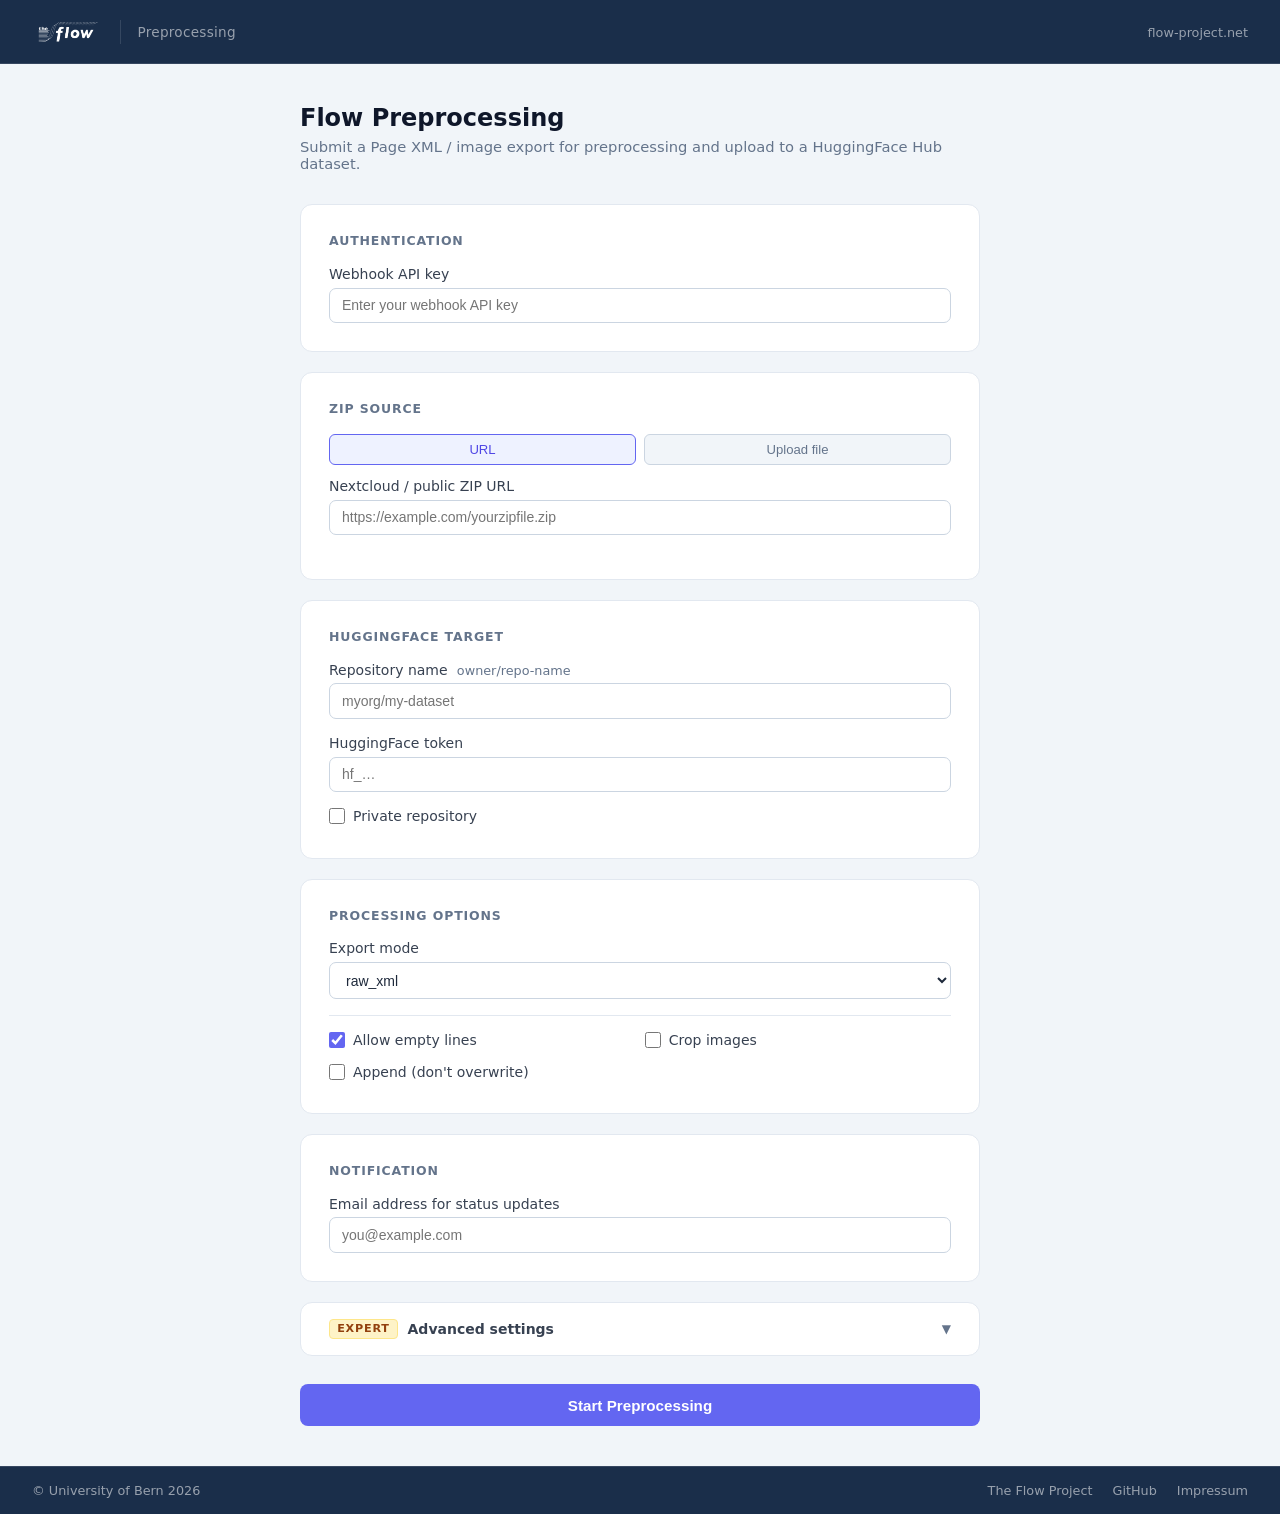
==== workflows-preprocessing/form/index.html @ 9360d3aa "new version of workflow" ====
<!DOCTYPE html>
<html lang="en">
<head>
  <meta charset="UTF-8" />
  <meta name="viewport" content="width=device-width, initial-scale=1.0" />
  <title>Flow Preprocessing</title>
  <link rel="stylesheet" href="style.css" />
  <link rel="icon" href="favicon.ico" />
</head>
<body>

  <header class="site-header">
    <a class="site-header-left" href="https://flow-project.net" target="_blank" rel="noopener">
      <img
        src="TheFlow_white.png"
        alt="The Flow"
        class="site-logo"
      />
      <div class="site-header-divider"></div>
      <span class="site-header-subtitle">Preprocessing</span>
    </a>
    <div class="site-header-right">
      <a href="https://flow-project.net" target="_blank" rel="noopener">flow-project.net</a>
    </div>
  </header>

  <main class="site-main">
    <div class="page">

      <div class="page-header">
        <h1>Flow Preprocessing</h1>
        <p>Submit a Page XML / image export for preprocessing and upload to a HuggingFace Hub dataset.</p>
      </div>

      <form id="preprocess-form">

        <!-- Authentication -->
        <div class="card">
          <div class="card-title">Authentication</div>
          <div class="field">
            <label for="api_key">Webhook API key</label>
            <input type="password" id="api_key" name="api_key" placeholder="Enter your webhook API key" autocomplete="current-password" />
          </div>
        </div>

        <!-- ZIP Source -->
        <div class="card">
          <div class="card-title">ZIP Source</div>

          <div class="toggle-row">
            <button type="button" class="toggle-btn active" id="btn-url" onclick="setZipMode('url')">URL</button>
            <button type="button" class="toggle-btn" id="btn-file" onclick="setZipMode('file')">Upload file</button>
          </div>

          <div id="zip-url-field" class="field">
            <label for="zip_url">Nextcloud / public ZIP URL</label>
            <input type="url" id="zip_url" name="zip_url" placeholder="https://example.com/yourzipfile.zip" />
          </div>

          <div id="zip-file-field" class="field" style="display:none">
            <label for="zipfile">ZIP file <span class="hint">(max 500 MB)</span></label>
            <input type="file" id="zipfile" name="zipfile" accept=".zip,application/zip" />
          </div>
        </div>

        <!-- HuggingFace -->
        <div class="card">
          <div class="card-title">HuggingFace Target</div>

          <div class="field">
            <label for="hf_repo">Repository name <span class="hint">owner/repo-name</span></label>
            <input type="text" id="hf_repo" name="huggingface_target_repo_name" placeholder="myorg/my-dataset" />
          </div>

          <div class="field">
            <label for="hf_token">HuggingFace token</label>
            <input type="password" id="hf_token" name="huggingface_token" placeholder="hf_…" />
          </div>

          <div class="field">
            <label class="checkbox-row">
              <input type="checkbox" name="huggingface_target_repo_private" id="hf_private" />
              Private repository
            </label>
          </div>
        </div>

        <!-- Processing Options -->
        <div class="card">
          <div class="card-title">Processing Options</div>

          <div class="field">
            <label for="export_mode">Export mode</label>
            <select id="export_mode" name="export_mode">
              <option value="raw_xml" selected>raw_xml</option>
              <option value="line">line</option>
              <option value="text">text</option>
            </select>
          </div>

          <div class="divider"></div>

          <div class="checkboxes-grid">
            <label class="checkbox-row">
              <input type="checkbox" name="allow_empty_lines" checked />
              Allow empty lines
            </label>
            <label class="checkbox-row">
              <input type="checkbox" name="crop" />
              Crop images
            </label>
            <label class="checkbox-row">
              <input type="checkbox" name="append" />
              Append (don't overwrite)
            </label>
          </div>
        </div>

        <!-- Notification -->
        <div class="card">
          <div class="card-title">Notification</div>
          <div class="field">
            <label for="notify_email">Email address for status updates</label>
            <input type="email" id="notify_email" name="notify_email" placeholder="you@example.com" />
          </div>
        </div>

        <!-- Expert Settings -->
        <div class="expert-card">
          <div class="expert-header" onclick="toggleExpert()">
            <div class="expert-header-left">
              <span class="expert-badge">Expert</span>
              <span class="expert-title">Advanced settings</span>
            </div>
            <span class="expert-chevron" id="expert-chevron">▼</span>
          </div>

          <div class="expert-body" id="expert-body">

            <div class="expert-section-title">Segmentation</div>

            <div class="row-2">
              <div class="field">
                <label for="segment">Segmenter</label>
                <select id="segment" name="segment">
                  <option value="yolo" selected>yolo</option>
                  <option value="kraken">kraken</option>
                  <option value="none">none</option>
                </select>
              </div>

              <div class="field">
                <label for="batch_size">Batch size</label>
                <input type="number" id="batch_size" name="batch_size" value="16" min="1" max="128" />
              </div>
            </div>

            <div class="field">
              <label for="seg_model">Segmenter model names</label>
              <input type="text" id="seg_model" name="segmenter_model_names" value="Riksarkivet/yolov9-lines-within-regions-1" />
            </div>

            <div class="row-2">
              <div class="field">
                <label for="seg_batch">Segmenter batch sizes</label>
                <input type="number" id="seg_batch" name="segmenter_batch_sizes" value="16" min="1" max="128" />
              </div>
            </div>

            <div class="field">
              <label class="checkbox-row">
                <input type="checkbox" name="load_existing_segmentation" checked />
                Load existing segmentation
              </label>
            </div>

            <div class="expert-section-title">Line filtering</div>

            <div class="row-2">
              <div class="field">
                <label for="min_width_line">Min line width <span class="hint">px</span></label>
                <input type="number" id="min_width_line" name="min_width_line" value="40" min="0" />
              </div>

              <div class="field">
                <label for="min_height_line">Min line height <span class="hint">px</span></label>
                <input type="number" id="min_height_line" name="min_height_line" value="10" min="0" />
              </div>
            </div>

            <div class="field">
              <label for="augmentation_loops">Augmentation loops</label>
              <input type="number" id="augmentation_loops" name="augmentation_loops" value="2" min="0" max="20" />
            </div>

            <div class="expert-section-title">Train / test split</div>

            <div class="row-3">
              <div class="field">
                <label for="split_train_ratio">Train ratio <span class="hint">0–1</span></label>
                <input type="number" id="split_train_ratio" name="split_train_ratio" value="0.8" min="0" max="1" step="0.05" />
              </div>

              <div class="field">
                <label for="split_seed">Seed</label>
                <input type="number" id="split_seed" name="split_seed" value="42" min="0" />
              </div>
            </div>

            <div class="field">
              <label class="checkbox-row">
                <input type="checkbox" name="split_shuffle" id="split_shuffle" checked />
                Shuffle before split
              </label>
            </div>

          </div>
        </div>

        <button type="submit" class="submit-btn" id="submit-btn">Start Preprocessing</button>

        <div class="status-box" id="status-box"></div>

      </form>
    </div>
  </main>

  <footer class="site-footer">
    <span>© University of Bern 2026</span>
    <div class="site-footer-links">
      <a href="https://flow-project.net" target="_blank" rel="noopener">The Flow Project</a>
      <a href="https://github.com/the-flow-project" target="_blank" rel="noopener">GitHub</a>
      <a href="https://flow-project.net/impressum" target="_blank" rel="noopener">Impressum</a>
    </div>
  </footer>

<script>
  // AIDEV-NOTE: webhook URL — replace with your actual n8n production webhook URL
  const WEBHOOK_URL = 'https://preprocess.flow-project.net/webhook/preprocess';

  let zipMode = 'url';

  function setZipMode(mode) {
    zipMode = mode;
    document.getElementById('zip-url-field').style.display = mode === 'url' ? '' : 'none';
    document.getElementById('zip-file-field').style.display = mode === 'file' ? '' : 'none';
    document.getElementById('btn-url').classList.toggle('active', mode === 'url');
    document.getElementById('btn-file').classList.toggle('active', mode === 'file');
  }

  function toggleExpert() {
    const body = document.getElementById('expert-body');
    const chevron = document.getElementById('expert-chevron');
    body.classList.toggle('open');
    chevron.classList.toggle('open');
  }

  function showStatus(type, message) {
    const box = document.getElementById('status-box');
    box.className = `status-box ${type}`;
    box.textContent = message;
    box.style.display = 'block';
  }

  document.getElementById('preprocess-form').addEventListener('submit', async (e) => {
    e.preventDefault();
    const btn = document.getElementById('submit-btn');
    btn.disabled = true;
    btn.textContent = 'Submitting…';
    showStatus('info', 'Sending request to preprocessing pipeline…');

    try {
      const form = e.target;
      const apiKey = document.getElementById('api_key').value.trim();
      if (!apiKey) {
        showStatus('error', 'Please enter the webhook API key.');
        btn.disabled = false;
        btn.textContent = 'Start Preprocessing';
        return;
      }

      const fd = new FormData(form);
      fd.delete('api_key');

      // Remove unused ZIP field based on mode
      if (zipMode === 'url') {
        fd.delete('zipfile');
      } else {
        fd.delete('zip_url');
      }

      // Convert checkboxes: unchecked boxes are absent from FormData, normalise to 'true'/'false'
      ['huggingface_target_repo_private', 'allow_empty_lines', 'crop', 'append',
       'load_existing_segmentation', 'split_shuffle']
        .forEach(k => { fd.set(k, fd.has(k) ? 'true' : 'false'); });

      const res = await fetch(WEBHOOK_URL, {
        method: 'POST',
        headers: { 'X-API-KEY': apiKey },
        body: fd
      });

      if (res.ok) {
        showStatus('success',
          `Job submitted successfully. You will receive an email at ${fd.get('notify_email')} when preprocessing is done.`);
        btn.textContent = 'Submitted';
      } else {
        const text = await res.text();
        showStatus('error', `Error ${res.status}: ${text}`);
        btn.disabled = false;
        btn.textContent = 'Start Preprocessing';
      }
    } catch (err) {
      showStatus('error', `Network error: ${err.message}`);
      btn.disabled = false;
      btn.textContent = 'Start Preprocessing';
    }
  });
</script>
</body>
</html>
---- workflows-preprocessing/form/style.css ----
/* ── Brand tokens ─────────────────────────────────────────────────────── */
:root {
  /* Header / footer */
  --color-brand-bg:        #1a2e4a;
  --color-brand-text:      #ffffff;
  --color-brand-muted:     rgba(255,255,255,0.55);
  --color-brand-border:    rgba(255,255,255,0.12);

  /* Accent (buttons, focus rings, active states) */
  --color-accent:          #6366f1;
  --color-accent-hover:    #4f46e5;
  --color-accent-light:    #eef2ff;
  --color-accent-disabled: #a5b4fc;

  /* Page */
  --color-bg:              #f1f5f9;
  --color-card-bg:         #ffffff;

  /* Text */
  --color-text:            #1e293b;
  --color-text-heading:    #0f172a;
  --color-text-muted:      #64748b;
  --color-text-label:      #374151;

  /* Borders & inputs */
  --color-border:          #e2e8f0;
  --color-border-input:    #cbd5e1;

  /* Status messages */
  --color-info-bg:         #eff6ff;
  --color-info-border:     #bfdbfe;
  --color-info-text:       #1d4ed8;
  --color-success-bg:      #f0fdf4;
  --color-success-border:  #bbf7d0;
  --color-success-text:    #15803d;
  --color-error-bg:        #fef2f2;
  --color-error-border:    #fecaca;
  --color-error-text:      #dc2626;

  /* Expert badge */
  --color-expert-bg:       #fef3c7;
  --color-expert-text:     #92400e;
  --color-expert-border:   #fde68a;
}

/* ── Reset ───────────────────────────────────────────────────────────── */
*, *::before, *::after { box-sizing: border-box; margin: 0; padding: 0; }

body {
  font-family: 'Inter', system-ui, -apple-system, sans-serif;
  background: var(--color-bg);
  color: var(--color-text);
  min-height: 100vh;
  display: flex;
  flex-direction: column;
}

/* ── Site header ─────────────────────────────────────────────────────── */
.site-header {
  background: var(--color-brand-bg);
  color: var(--color-brand-text);
  padding: 0 2rem;
  display: flex;
  align-items: center;
  justify-content: space-between;
  height: 64px;
  border-bottom: 1px solid var(--color-brand-border);
  flex-shrink: 0;
}

.site-header-left {
  display: flex;
  align-items: center;
  gap: 1rem;
  text-decoration: none;
}

.site-logo {
  height: 32px;
  width: auto;
  display: block;
}

.site-header-divider {
  width: 1px;
  height: 24px;
  background: var(--color-brand-border);
}

.site-header-subtitle {
  font-size: 0.85rem;
  font-weight: 500;
  color: var(--color-brand-muted);
  letter-spacing: 0.02em;
}

.site-header-right a {
  font-size: 0.8rem;
  color: var(--color-brand-muted);
  text-decoration: none;
  transition: color 0.15s;
}

.site-header-right a:hover { color: var(--color-brand-text); }

/* ── Main content ────────────────────────────────────────────────────── */
.site-main {
  flex: 1;
  padding: 2.5rem 1rem;
}

.page {
  max-width: 680px;
  margin: 0 auto;
}

.page-header {
  margin-bottom: 2rem;
}

.page-header h1 {
  font-size: 1.5rem;
  font-weight: 700;
  color: var(--color-text-heading);
}

.page-header p {
  margin-top: 0.4rem;
  color: var(--color-text-muted);
  font-size: 0.92rem;
}

/* ── Cards ───────────────────────────────────────────────────────────── */
.card {
  background: var(--color-card-bg);
  border-radius: 12px;
  border: 1px solid var(--color-border);
  padding: 1.75rem;
  margin-bottom: 1.25rem;
}

.card-title {
  font-size: 0.78rem;
  font-weight: 600;
  text-transform: uppercase;
  letter-spacing: 0.07em;
  color: var(--color-text-muted);
  margin-bottom: 1.1rem;
}

/* ── Form elements ───────────────────────────────────────────────────── */
.field { margin-bottom: 1rem; }
.field:last-child { margin-bottom: 0; }

label {
  display: block;
  font-size: 0.875rem;
  font-weight: 500;
  margin-bottom: 0.35rem;
  color: var(--color-text-label);
}

label .hint {
  font-weight: 400;
  color: var(--color-text-muted);
  font-size: 0.8rem;
  margin-left: 0.3rem;
}

input[type="text"],
input[type="email"],
input[type="password"],
input[type="number"],
input[type="url"],
select {
  width: 100%;
  padding: 0.55rem 0.75rem;
  border: 1px solid var(--color-border-input);
  border-radius: 7px;
  font-size: 0.875rem;
  color: var(--color-text);
  background: var(--color-card-bg);
  transition: border-color 0.15s, box-shadow 0.15s;
  outline: none;
}

input:focus, select:focus {
  border-color: var(--color-accent);
  box-shadow: 0 0 0 3px color-mix(in srgb, var(--color-accent) 15%, transparent);
}

input[type="file"] {
  width: 100%;
  padding: 0.55rem 0.75rem;
  border: 1px dashed var(--color-border-input);
  border-radius: 7px;
  font-size: 0.875rem;
  background: var(--color-bg);
  cursor: pointer;
}

.toggle-row {
  display: flex;
  gap: 0.5rem;
  margin-bottom: 0.8rem;
}

.toggle-btn {
  flex: 1;
  padding: 0.45rem;
  border: 1px solid var(--color-border-input);
  border-radius: 6px;
  background: var(--color-bg);
  font-size: 0.82rem;
  font-weight: 500;
  color: var(--color-text-muted);
  cursor: pointer;
  transition: all 0.15s;
}

.toggle-btn.active {
  background: var(--color-accent-light);
  border-color: var(--color-accent);
  color: var(--color-accent-hover);
}

.row-2 {
  display: grid;
  grid-template-columns: 1fr 1fr;
  gap: 1rem;
}

.row-3 {
  display: grid;
  grid-template-columns: 1fr 1fr 1fr;
  gap: 1rem;
}

.checkbox-row {
  display: flex;
  align-items: center;
  gap: 0.5rem;
  font-size: 0.875rem;
  color: var(--color-text-label);
  cursor: pointer;
}

.checkbox-row input[type="checkbox"] {
  width: 16px;
  height: 16px;
  accent-color: var(--color-accent);
  cursor: pointer;
}

.checkboxes-grid {
  display: grid;
  grid-template-columns: 1fr 1fr;
  gap: 0.6rem;
}

.divider {
  height: 1px;
  background: var(--color-border);
  margin: 1rem 0;
}

/* ── Submit button ───────────────────────────────────────────────────── */
.submit-btn {
  width: 100%;
  padding: 0.8rem;
  background: var(--color-accent);
  color: #fff;
  border: none;
  border-radius: 8px;
  font-size: 0.95rem;
  font-weight: 600;
  cursor: pointer;
  transition: background 0.15s;
  margin-top: 0.5rem;
}

.submit-btn:hover { background: var(--color-accent-hover); }
.submit-btn:disabled { background: var(--color-accent-disabled); cursor: not-allowed; }

/* ── Status messages ─────────────────────────────────────────────────── */
.status-box {
  display: none;
  padding: 0.9rem 1rem;
  border-radius: 8px;
  font-size: 0.875rem;
  margin-top: 1rem;
}

.status-box.info {
  background: var(--color-info-bg);
  border: 1px solid var(--color-info-border);
  color: var(--color-info-text);
}

.status-box.success {
  background: var(--color-success-bg);
  border: 1px solid var(--color-success-border);
  color: var(--color-success-text);
}

.status-box.error {
  background: var(--color-error-bg);
  border: 1px solid var(--color-error-border);
  color: var(--color-error-text);
}

/* ── Expert section ──────────────────────────────────────────────────── */
.expert-card {
  background: var(--color-card-bg);
  border-radius: 12px;
  border: 1px solid var(--color-border);
  margin-bottom: 1.25rem;
  overflow: hidden;
}

.expert-header {
  display: flex;
  align-items: center;
  justify-content: space-between;
  padding: 1rem 1.75rem;
  cursor: pointer;
  user-select: none;
  transition: background 0.15s;
}

.expert-header:hover { background: var(--color-bg); }

.expert-header-left {
  display: flex;
  align-items: center;
  gap: 0.6rem;
}

.expert-badge {
  font-size: 0.7rem;
  font-weight: 600;
  text-transform: uppercase;
  letter-spacing: 0.07em;
  background: var(--color-expert-bg);
  color: var(--color-expert-text);
  border: 1px solid var(--color-expert-border);
  border-radius: 4px;
  padding: 0.15rem 0.45rem;
}

.expert-title {
  font-size: 0.875rem;
  font-weight: 600;
  color: var(--color-text-label);
}

.expert-chevron {
  font-size: 0.75rem;
  color: var(--color-text-muted);
  transition: transform 0.2s;
}

.expert-chevron.open { transform: rotate(180deg); }

.expert-body {
  display: none;
  padding: 0 1.75rem 1.75rem;
  border-top: 1px solid var(--color-bg);
}

.expert-body.open { display: block; }

.expert-section-title {
  font-size: 0.75rem;
  font-weight: 600;
  text-transform: uppercase;
  letter-spacing: 0.06em;
  color: var(--color-text-muted);
  margin: 1.25rem 0 0.75rem;
}

.expert-section-title:first-child { margin-top: 1rem; }

/* ── Site footer ─────────────────────────────────────────────────────── */
.site-footer {
  background: var(--color-brand-bg);
  color: var(--color-brand-muted);
  padding: 1rem 2rem;
  display: flex;
  align-items: center;
  justify-content: space-between;
  font-size: 0.8rem;
  border-top: 1px solid var(--color-brand-border);
  flex-shrink: 0;
}

.site-footer a {
  color: var(--color-brand-muted);
  text-decoration: none;
  transition: color 0.15s;
}

.site-footer a:hover { color: var(--color-brand-text); }

.site-footer-links {
  display: flex;
  gap: 1.25rem;
}
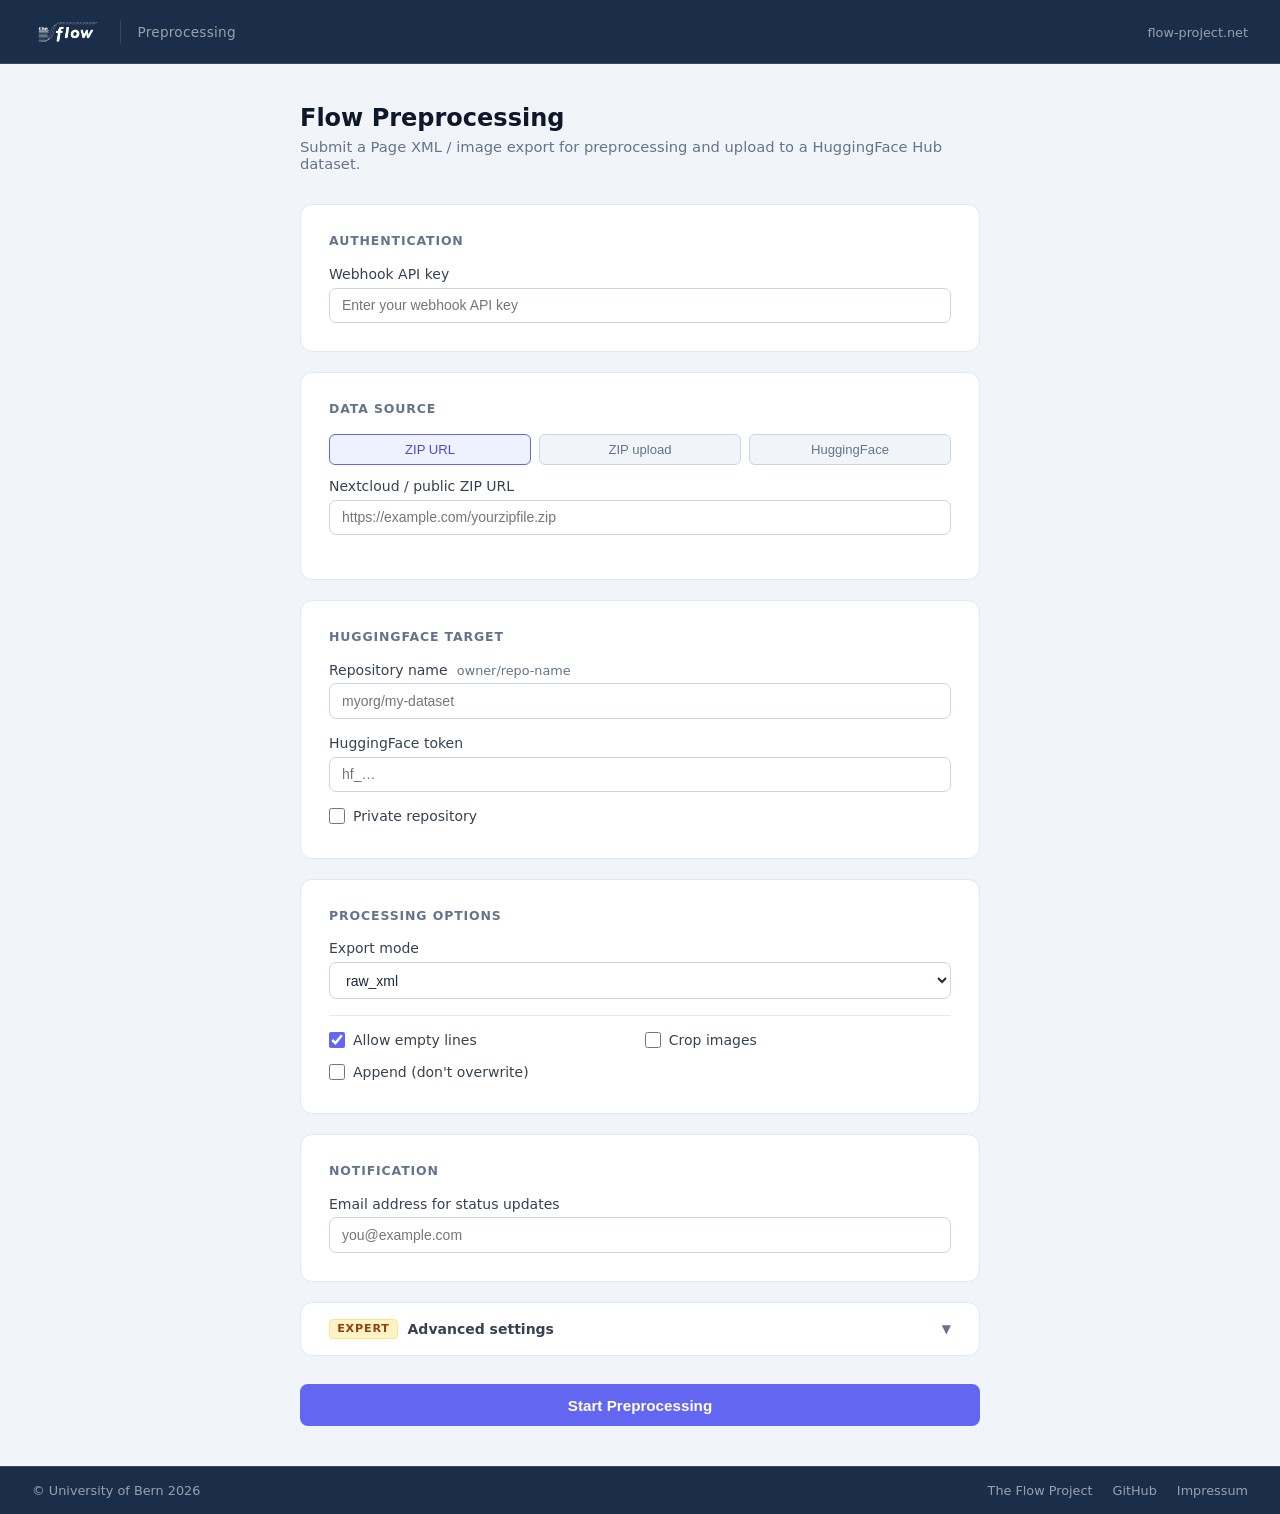
==== commit 8536ab76: "New branch for hf preprocessing" ====
--- a/workflows-preprocessing/form/index.html
+++ b/workflows-preprocessing/form/index.html
@@ -43,13 +43,14 @@
           </div>
         </div>
 
-        <!-- ZIP Source -->
-        <div class="card">
-          <div class="card-title">ZIP Source</div>
+        <!-- Data Source -->
+        <div class="card">
+          <div class="card-title">Data Source</div>
 
           <div class="toggle-row">
-            <button type="button" class="toggle-btn active" id="btn-url" onclick="setZipMode('url')">URL</button>
-            <button type="button" class="toggle-btn" id="btn-file" onclick="setZipMode('file')">Upload file</button>
+            <button type="button" class="toggle-btn active" id="btn-url" onclick="setZipMode('url')">ZIP URL</button>
+            <button type="button" class="toggle-btn" id="btn-file" onclick="setZipMode('file')">ZIP upload</button>
+            <button type="button" class="toggle-btn" id="btn-hf" onclick="setZipMode('hf')">HuggingFace</button>
           </div>
 
           <div id="zip-url-field" class="field">
@@ -60,6 +61,11 @@
           <div id="zip-file-field" class="field" style="display:none">
             <label for="zipfile">ZIP file <span class="hint">(max 500 MB)</span></label>
             <input type="file" id="zipfile" name="zipfile" accept=".zip,application/zip" />
+          </div>
+
+          <div id="zip-hf-field" class="field" style="display:none">
+            <label for="hf_source_repo">Source repository <span class="hint">owner/repo-name — must contain xml and image columns</span></label>
+            <input type="text" id="hf_source_repo" name="huggingface_source_repo_name" placeholder="myorg/my-raw-xml-dataset" />
           </div>
         </div>
 
@@ -143,9 +149,9 @@
               <div class="field">
                 <label for="segment">Segmenter</label>
                 <select id="segment" name="segment">
-                  <option value="yolo" selected>yolo</option>
+                  <option value="yolo">yolo</option>
                   <option value="kraken">kraken</option>
-                  <option value="none">none</option>
+                  <option value="" selected>none</option>
                 </select>
               </div>
 
@@ -174,6 +180,26 @@
               </label>
             </div>
 
+            <div class="checkboxes-grid">
+              <label class="checkbox-row">
+                <input type="checkbox" name="order_lines" />
+                Order lines
+              </label>
+              <label class="checkbox-row">
+                <input type="checkbox" name="baselines" />
+                Baselines
+              </label>
+              <label class="checkbox-row">
+                <input type="checkbox" name="kraken_linemasks" />
+                Kraken linemasks
+              </label>
+            </div>
+
+            <div class="field">
+              <label for="creator">Creator</label>
+              <input type="text" id="creator" name="creator" placeholder="yourname" />
+            </div>
+
             <div class="expert-section-title">Line filtering</div>
 
             <div class="row-2">
@@ -190,7 +216,7 @@
 
             <div class="field">
               <label for="augmentation_loops">Augmentation loops</label>
-              <input type="number" id="augmentation_loops" name="augmentation_loops" value="2" min="0" max="20" />
+              <input type="number" id="augmentation_loops" name="augmentation_loops" value="0" min="0" max="10" />
             </div>
 
             <div class="expert-section-title">Train / test split</div>
@@ -198,7 +224,7 @@
             <div class="row-3">
               <div class="field">
                 <label for="split_train_ratio">Train ratio <span class="hint">0–1</span></label>
-                <input type="number" id="split_train_ratio" name="split_train_ratio" value="0.8" min="0" max="1" step="0.05" />
+                <input type="number" id="split_train_ratio" name="split_train_ratio" value="1" min="0" max="1" step="0.05" />
               </div>
 
               <div class="field">
@@ -235,17 +261,25 @@
   </footer>
 
 <script>
-  // AIDEV-NOTE: webhook URL — replace with your actual n8n production webhook URL
-  const WEBHOOK_URL = 'https://preprocess.flow-project.net/webhook/preprocess';
+  // AIDEV-NOTE: webhook URLs — replace with your actual n8n production webhook URLs
+  const WEBHOOK_URL    = 'https://preprocess.flow-project.net/webhook/preprocess';
+  const WEBHOOK_HF_URL = 'https://preprocess.flow-project.net/webhook/preprocess-hf';
 
   let zipMode = 'url';
 
   function setZipMode(mode) {
+    const prev = zipMode;
     zipMode = mode;
-    document.getElementById('zip-url-field').style.display = mode === 'url' ? '' : 'none';
+    document.getElementById('zip-url-field').style.display  = mode === 'url'  ? '' : 'none';
     document.getElementById('zip-file-field').style.display = mode === 'file' ? '' : 'none';
-    document.getElementById('btn-url').classList.toggle('active', mode === 'url');
+    document.getElementById('zip-hf-field').style.display   = mode === 'hf'   ? '' : 'none';
+    document.getElementById('btn-url').classList.toggle('active',  mode === 'url');
     document.getElementById('btn-file').classList.toggle('active', mode === 'file');
+    document.getElementById('btn-hf').classList.toggle('active',   mode === 'hf');
+    // auto-switch export_mode default to match the typical use per source type
+    const exportMode = document.getElementById('export_mode');
+    if (mode === 'hf' && prev !== 'hf') exportMode.value = 'line';
+    if (mode !== 'hf' && prev === 'hf') exportMode.value = 'raw_xml';
   }
 
   function toggleExpert() {
@@ -262,47 +296,72 @@
     box.style.display = 'block';
   }
 
+  // Builds the request body as FormData. The only mode-specific part is the source field.
+  function buildBody(form) {
+    const gv = name => form.querySelector(`[name="${name}"]`).value;
+    const gc = name => String(form.querySelector(`[name="${name}"]`).checked);
+    const fd = new FormData();
+
+    // Source — the only difference between modes
+    if (zipMode === 'url')  fd.append('zip_url', gv('zip_url'));
+    if (zipMode === 'hf')   fd.append('huggingface_source_repo_name', gv('huggingface_source_repo_name'));
+    if (zipMode === 'file') { const f = form.querySelector('[name="zipfile"]')?.files[0]; if (f) fd.append('zipfile', f); }
+
+    // Common params — identical for all modes
+    fd.append('huggingface_target_repo_name',    gv('huggingface_target_repo_name'));
+    fd.append('huggingface_token',               gv('huggingface_token'));
+    fd.append('huggingface_target_repo_private', gc('huggingface_target_repo_private'));
+    fd.append('export_mode',                     gv('export_mode'));
+    fd.append('crop',                            gc('crop'));
+    fd.append('allow_empty_lines',               gc('allow_empty_lines'));
+    fd.append('append',                          gc('append'));
+    fd.append('batch_size',                      gv('batch_size'));
+    fd.append('augmentation_loops',              gv('augmentation_loops'));
+    fd.append('min_width_line',                  gv('min_width_line'));
+    fd.append('min_height_line',                 gv('min_height_line'));
+    fd.append('split_train_ratio',               gv('split_train_ratio'));
+    fd.append('split_seed',                      gv('split_seed'));
+    fd.append('split_shuffle',                   gc('split_shuffle'));
+    fd.append('segment',                         gv('segment'));
+    fd.append('segmenter_model_names',           gv('segmenter_model_names'));
+    fd.append('segmenter_batch_sizes',           gv('segmenter_batch_sizes'));
+    fd.append('load_existing_segmentation',      gc('load_existing_segmentation'));
+    fd.append('order_lines',                     gc('order_lines'));
+    fd.append('baselines',                       gc('baselines'));
+    fd.append('kraken_linemasks',                gc('kraken_linemasks'));
+    fd.append('creator',                         gv('creator'));
+    fd.append('notify_email',                    gv('notify_email'));
+
+    return fd;
+  }
+
   document.getElementById('preprocess-form').addEventListener('submit', async (e) => {
     e.preventDefault();
-    const btn = document.getElementById('submit-btn');
+    const btn  = document.getElementById('submit-btn');
+    const form = e.target;
+
+    const apiKey = document.getElementById('api_key').value.trim();
+    if (!apiKey) {
+      showStatus('error', 'Please enter the webhook API key.');
+      return;
+    }
+
+    if (zipMode === 'hf' && !form.querySelector('[name="huggingface_source_repo_name"]').value.trim()) {
+      showStatus('error', 'Please enter the HuggingFace source repository name.');
+      return;
+    }
+
     btn.disabled = true;
     btn.textContent = 'Submitting…';
     showStatus('info', 'Sending request to preprocessing pipeline…');
 
+    const url = zipMode === 'hf' ? WEBHOOK_HF_URL : WEBHOOK_URL;
+
     try {
-      const form = e.target;
-      const apiKey = document.getElementById('api_key').value.trim();
-      if (!apiKey) {
-        showStatus('error', 'Please enter the webhook API key.');
-        btn.disabled = false;
-        btn.textContent = 'Start Preprocessing';
-        return;
-      }
-
-      const fd = new FormData(form);
-      fd.delete('api_key');
-
-      // Remove unused ZIP field based on mode
-      if (zipMode === 'url') {
-        fd.delete('zipfile');
-      } else {
-        fd.delete('zip_url');
-      }
-
-      // Convert checkboxes: unchecked boxes are absent from FormData, normalise to 'true'/'false'
-      ['huggingface_target_repo_private', 'allow_empty_lines', 'crop', 'append',
-       'load_existing_segmentation', 'split_shuffle']
-        .forEach(k => { fd.set(k, fd.has(k) ? 'true' : 'false'); });
-
-      const res = await fetch(WEBHOOK_URL, {
-        method: 'POST',
-        headers: { 'X-API-KEY': apiKey },
-        body: fd
-      });
-
+      const res = await fetch(url, { method: 'POST', headers: { 'X-API-KEY': apiKey }, body: buildBody(form) });
       if (res.ok) {
         showStatus('success',
-          `Job submitted successfully. You will receive an email at ${fd.get('notify_email')} when preprocessing is done.`);
+          `Job submitted successfully. You will receive an email at ${form.querySelector('[name="notify_email"]').value} when preprocessing is done.`);
         btn.textContent = 'Submitted';
       } else {
         const text = await res.text();
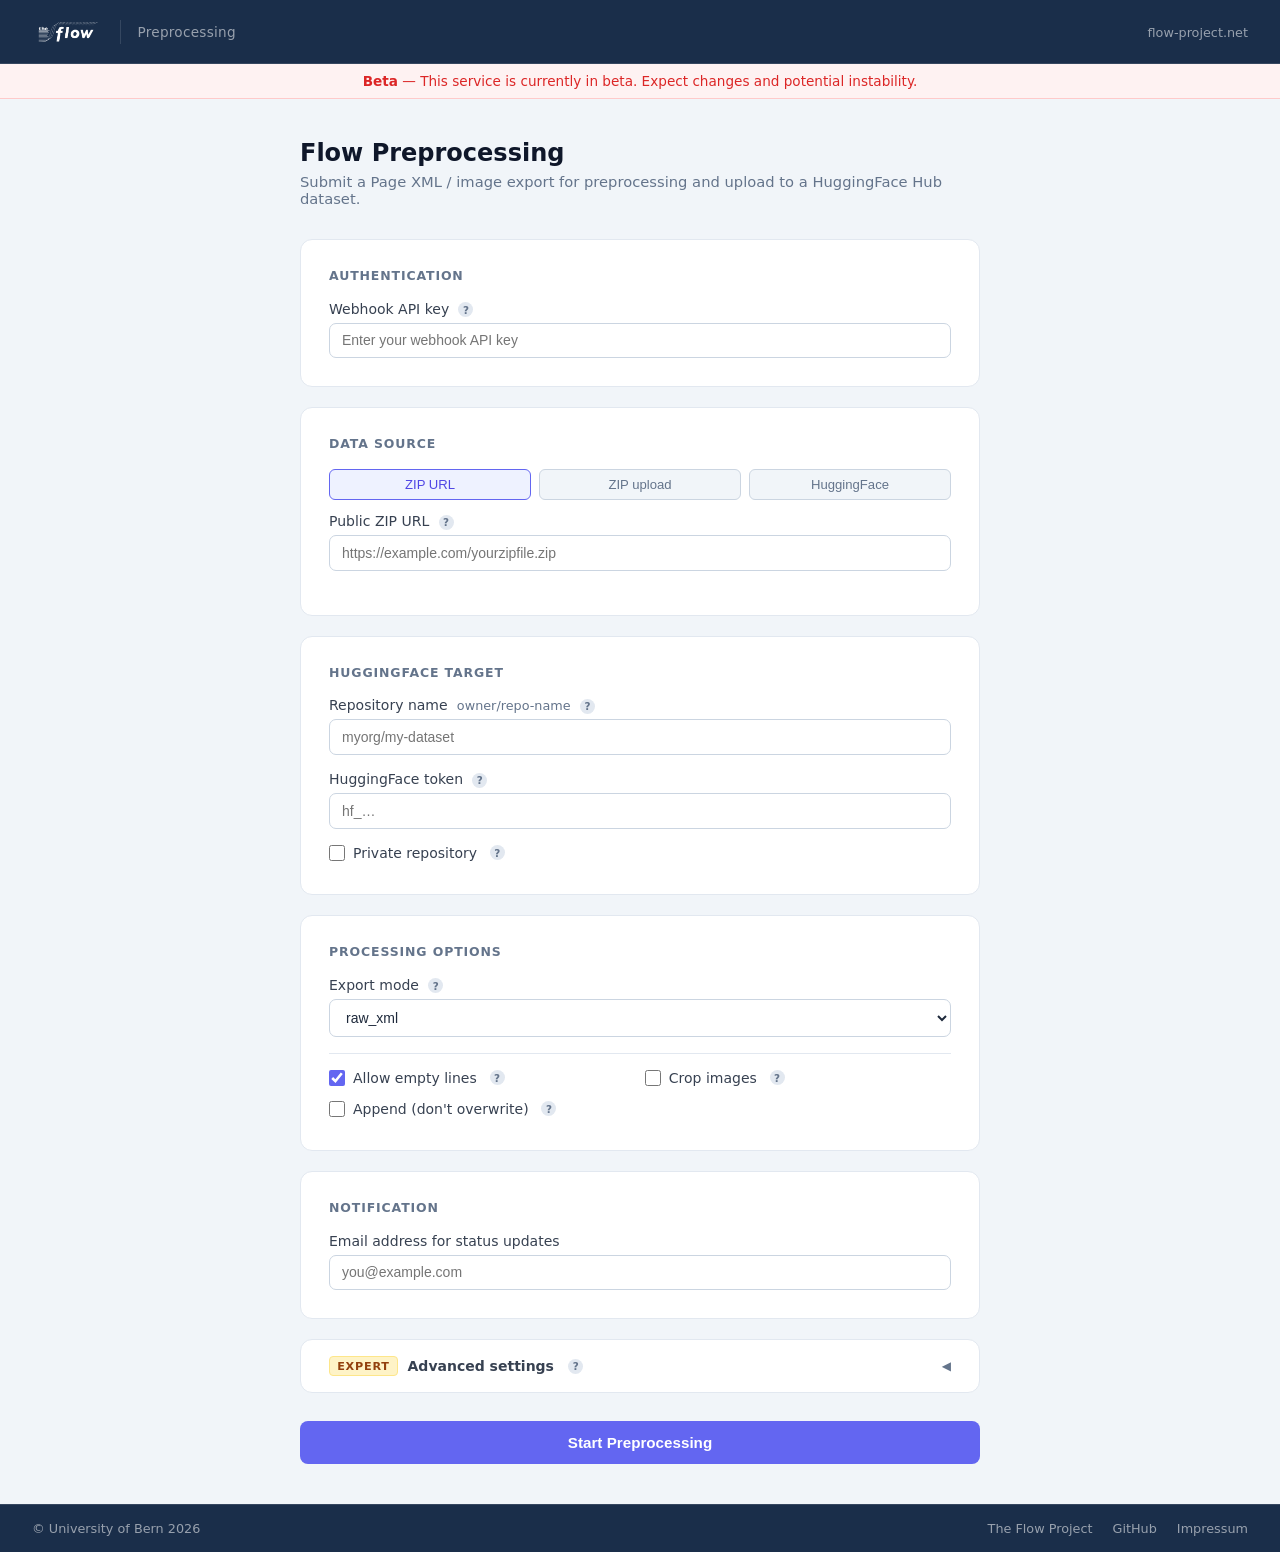
==== commit 2f6f80f5: "add beta warning and tooltips" ====
--- a/workflows-preprocessing/form/index.html
+++ b/workflows-preprocessing/form/index.html
@@ -17,13 +17,17 @@
         class="site-logo"
       />
       <div class="site-header-divider"></div>
-      <span class="site-header-subtitle">Preprocessing</span>
+      <span class="site-header-subtitle">Preprocessing </span>
     </a>
     <div class="site-header-right">
       <a href="https://flow-project.net" target="_blank" rel="noopener">flow-project.net</a>
     </div>
   </header>
 
+  <div class="beta-banner">
+    <strong>Beta</strong> — This service is currently in beta. Expect changes and potential instability.
+  </div>
+
   <main class="site-main">
     <div class="page">
 
@@ -38,7 +42,7 @@
         <div class="card">
           <div class="card-title">Authentication</div>
           <div class="field">
-            <label for="api_key">Webhook API key</label>
+            <label for="api_key">Webhook API key <span class="tooltip-icon" data-tip="The secret API key required to authenticate your request.">?</span></label>
             <input type="password" id="api_key" name="api_key" placeholder="Enter your webhook API key" autocomplete="current-password" />
           </div>
         </div>
@@ -54,17 +58,17 @@
           </div>
 
           <div id="zip-url-field" class="field">
-            <label for="zip_url">Nextcloud / public ZIP URL</label>
+            <label for="zip_url">Public ZIP URL <span class="tooltip-icon" data-tip="A publicly accessible URL pointing to a ZIP file with your Page XML and image data.">?</span></label>
             <input type="url" id="zip_url" name="zip_url" placeholder="https://example.com/yourzipfile.zip" />
           </div>
 
           <div id="zip-file-field" class="field" style="display:none">
-            <label for="zipfile">ZIP file <span class="hint">(max 500 MB)</span></label>
+            <label for="zipfile">ZIP file <span class="hint">(max 500 MB)</span> <span class="tooltip-icon" data-tip="Upload a ZIP archive containing your Page XML and image files. Maximum file size is 500 MB.">?</span></label>
             <input type="file" id="zipfile" name="zipfile" accept=".zip,application/zip" />
           </div>
 
           <div id="zip-hf-field" class="field" style="display:none">
-            <label for="hf_source_repo">Source repository <span class="hint">owner/repo-name — must contain xml and image columns</span></label>
+            <label for="hf_source_repo">Source repository <span class="hint">owner/repo-name</span> <span class="tooltip-icon" data-tip="A HuggingFace dataset repository used as input. It must already contain 'xml_content' and 'image' columns (raw_xml format)">?</span></label>
             <input type="text" id="hf_source_repo" name="huggingface_source_repo_name" placeholder="myorg/my-raw-xml-dataset" />
           </div>
         </div>
@@ -74,12 +78,12 @@
           <div class="card-title">HuggingFace Target</div>
 
           <div class="field">
-            <label for="hf_repo">Repository name <span class="hint">owner/repo-name</span></label>
+            <label for="hf_repo">Repository name <span class="hint">owner/repo-name</span> <span class="tooltip-icon" data-tip="Target HuggingFace dataset repository for the preprocessed output. Will be created if it does not exist yet.">?</span></label>
             <input type="text" id="hf_repo" name="huggingface_target_repo_name" placeholder="myorg/my-dataset" />
           </div>
 
           <div class="field">
-            <label for="hf_token">HuggingFace token</label>
+            <label for="hf_token">HuggingFace token <span class="tooltip-icon" data-tip="A HuggingFace user access token with write permissions to the target repository. Generate one at huggingface.co/settings/tokens.">?</span></label>
             <input type="password" id="hf_token" name="huggingface_token" placeholder="hf_…" />
           </div>
 
@@ -87,6 +91,7 @@
             <label class="checkbox-row">
               <input type="checkbox" name="huggingface_target_repo_private" id="hf_private" />
               Private repository
+              <span class="tooltip-icon" data-tip="If checked, the target dataset repository will be created as private on HuggingFace.">?</span>
             </label>
           </div>
         </div>
@@ -96,11 +101,12 @@
           <div class="card-title">Processing Options</div>
 
           <div class="field">
-            <label for="export_mode">Export mode</label>
+            <label for="export_mode">Export mode <span class="tooltip-icon" data-tip="Output format: 'raw_xml' keeps the full Page XML, 'line' extracts line images with transcriptions, 'text' exports plain text only, 'region' extracts region images with transcriptions.">?</span></label>
             <select id="export_mode" name="export_mode">
               <option value="raw_xml" selected>raw_xml</option>
               <option value="line">line</option>
               <option value="text">text</option>
+              <option value="region">region</option>
             </select>
           </div>
 
@@ -110,14 +116,17 @@
             <label class="checkbox-row">
               <input type="checkbox" name="allow_empty_lines" checked />
               Allow empty lines
+              <span class="tooltip-icon" data-tip="If checked, lines with no transcription text are included in the output dataset. Mandatory for inference preprocessing.">?</span>
             </label>
             <label class="checkbox-row">
               <input type="checkbox" name="crop" />
               Crop images
+              <span class="tooltip-icon" data-tip="If checked, line images are cropped according to the existing linemasks (or added via 'Kraken linemasks' segmentation options in Expert settings).">?</span>
             </label>
             <label class="checkbox-row">
               <input type="checkbox" name="append" />
               Append (don't overwrite)
+              <span class="tooltip-icon" data-tip="If checked, new records are appended to an existing dataset rather than overwriting it. They have to be the same export mode.">?</span>
             </label>
           </div>
         </div>
@@ -136,108 +145,123 @@
           <div class="expert-header" onclick="toggleExpert()">
             <div class="expert-header-left">
               <span class="expert-badge">Expert</span>
-              <span class="expert-title">Advanced settings</span>
+              <span class="expert-title">Advanced settings</span><span class="tooltip-icon" data-tip="More advanced settings for segmentation, filtering, and splitting.">?</span>
             </div>
-            <span class="expert-chevron" id="expert-chevron">▼</span>
+            <span class="expert-chevron" id="expert-chevron">◀</span>
           </div>
 
           <div class="expert-body" id="expert-body">
 
-            <div class="expert-section-title">Segmentation</div>
-
-            <div class="row-2">
-              <div class="field">
-                <label for="segment">Segmenter</label>
-                <select id="segment" name="segment">
-                  <option value="yolo">yolo</option>
-                  <option value="kraken">kraken</option>
-                  <option value="" selected>none</option>
-                </select>
-              </div>
-
-              <div class="field">
-                <label for="batch_size">Batch size</label>
-                <input type="number" id="batch_size" name="batch_size" value="16" min="1" max="128" />
+            <div class="expert-section">
+              <div class="expert-section-title">Segmentation</div>
+              <div class="expert-section-fields">
+
+                <div class="row-2">
+                  <div class="field">
+                    <label for="segment">Segmenter <span class="tooltip-icon" data-tip="Segmentation engine for detecting text lines. Use 'none' to skip re-segmentation and rely on existing XML annotations.">?</span></label>
+                    <select id="segment" name="segment">
+                      <option value="yolo">yolo</option>
+                      <option value="kraken">kraken</option>
+                      <option value="" selected>none</option>
+                    </select>
+                  </div>
+                  <div class="field">
+                    <label for="batch_size">Batch size <span class="tooltip-icon" data-tip="Number of images processed per inference batch. Increase for faster processing if sufficient GPU memory is available.">?</span></label>
+                    <input type="number" id="batch_size" name="batch_size" value="16" min="1" max="128" />
+                  </div>
+                </div>
+
+                <div class="field">
+                  <label for="seg_model">Segmenter model names <span class="tooltip-icon" data-tip="HuggingFace model identifier used for segmentation. Separate multiple model names with commas.">?</span></label>
+                  <input type="text" id="seg_model" name="segmenter_model_names" value="Riksarkivet/yolov9-lines-within-regions-1" />
+                </div>
+
+                <div class="field">
+                  <label for="seg_batch">Segmenter batch sizes <span class="tooltip-icon" data-tip="Batch size used specifically during the segmentation step. Can differ from the global batch size above.">?</span></label>
+                  <input type="number" id="seg_batch" name="segmenter_batch_sizes" value="16" min="1" max="128" />
+                </div>
+
+                <div class="field">
+                  <label class="checkbox-row">
+                    <input type="checkbox" name="load_existing_segmentation" checked />
+                    Load existing segmentation
+                    <span class="tooltip-icon" data-tip="If checked, line regions already annotated in the Page XML are reused without running the segmenter again.">?</span>
+                  </label>
+                </div>
+
+                <div class="checkboxes-grid">
+                  <label class="checkbox-row">
+                    <input type="checkbox" name="order_lines" />
+                    Order lines
+                    <span class="tooltip-icon" data-tip="If checked, text lines within each region are sorted into reading order before export.">?</span>
+                  </label>
+                  <label class="checkbox-row">
+                    <input type="checkbox" name="baselines" />
+                    Baselines
+                    <span class="tooltip-icon" data-tip="If checked, baseline coordinates from the Page XML are extracted and stored in the output.">?</span>
+                  </label>
+                  <label class="checkbox-row">
+                    <input type="checkbox" name="kraken_linemasks" />
+                    Kraken linemasks
+                    <span class="tooltip-icon" data-tip="If checked, Kraken-format polygon line masks are generated and stored alongside the line images.">?</span>
+                  </label>
+                </div>
+
+                <div class="field">
+                  <label for="creator">Creator <span class="tooltip-icon" data-tip="Optional name or identifier stored as the creator field in the output dataset card metadata.">?</span></label>
+                  <input type="text" id="creator" name="creator" placeholder="yourname" />
+                </div>
+
               </div>
             </div>
 
-            <div class="field">
-              <label for="seg_model">Segmenter model names</label>
-              <input type="text" id="seg_model" name="segmenter_model_names" value="Riksarkivet/yolov9-lines-within-regions-1" />
-            </div>
-
-            <div class="row-2">
-              <div class="field">
-                <label for="seg_batch">Segmenter batch sizes</label>
-                <input type="number" id="seg_batch" name="segmenter_batch_sizes" value="16" min="1" max="128" />
+            <div class="expert-section">
+              <div class="expert-section-title">Line filtering</div>
+              <div class="expert-section-fields">
+
+                <div class="row-2">
+                  <div class="field">
+                    <label for="min_width_line">Min line width <span class="hint">px</span> <span class="tooltip-icon" data-tip="Lines with a bounding box width below this pixel value are excluded from the output dataset.">?</span></label>
+                    <input type="number" id="min_width_line" name="min_width_line" value="40" min="0" />
+                  </div>
+                  <div class="field">
+                    <label for="min_height_line">Min line height <span class="hint">px</span> <span class="tooltip-icon" data-tip="Lines with a bounding box height below this pixel value are excluded from the output dataset.">?</span></label>
+                    <input type="number" id="min_height_line" name="min_height_line" value="10" min="0" />
+                  </div>
+                </div>
+
+                <div class="field">
+                  <label for="augmentation_loops">Augmentation loops <span class="tooltip-icon" data-tip="Number of additional augmented copies generated per line image. Set to 0 to disable augmentation entirely.">?</span></label>
+                  <input type="number" id="augmentation_loops" name="augmentation_loops" value="0" min="0" max="10" />
+                </div>
+
               </div>
             </div>
 
-            <div class="field">
-              <label class="checkbox-row">
-                <input type="checkbox" name="load_existing_segmentation" checked />
-                Load existing segmentation
-              </label>
-            </div>
-
-            <div class="checkboxes-grid">
-              <label class="checkbox-row">
-                <input type="checkbox" name="order_lines" />
-                Order lines
-              </label>
-              <label class="checkbox-row">
-                <input type="checkbox" name="baselines" />
-                Baselines
-              </label>
-              <label class="checkbox-row">
-                <input type="checkbox" name="kraken_linemasks" />
-                Kraken linemasks
-              </label>
-            </div>
-
-            <div class="field">
-              <label for="creator">Creator</label>
-              <input type="text" id="creator" name="creator" placeholder="yourname" />
-            </div>
-
-            <div class="expert-section-title">Line filtering</div>
-
-            <div class="row-2">
-              <div class="field">
-                <label for="min_width_line">Min line width <span class="hint">px</span></label>
-                <input type="number" id="min_width_line" name="min_width_line" value="40" min="0" />
+            <div class="expert-section">
+              <div class="expert-section-title">Train / test split</div>
+              <div class="expert-section-fields">
+
+                <div class="row-2">
+                  <div class="field">
+                    <label for="split_train_ratio">Train ratio <span class="hint">0–1</span> <span class="tooltip-icon" data-tip="Fraction of data assigned to the training split. For example, 0.8 means 80% train and 20% test.">?</span></label>
+                    <input type="number" id="split_train_ratio" name="split_train_ratio" value="1" min="0" max="1" step="0.05" />
+                  </div>
+                  <div class="field">
+                    <label for="split_seed">Seed <span class="tooltip-icon" data-tip="Random seed for reproducible shuffling and splitting of the dataset.">?</span></label>
+                    <input type="number" id="split_seed" name="split_seed" value="42" min="0" />
+                  </div>
+                </div>
+
+                <div class="field">
+                  <label class="checkbox-row">
+                    <input type="checkbox" name="split_shuffle" id="split_shuffle" checked />
+                    Shuffle before split
+                    <span class="tooltip-icon" data-tip="If checked, the dataset is shuffled before the train/test split ratio is applied.">?</span>
+                  </label>
+                </div>
+
               </div>
-
-              <div class="field">
-                <label for="min_height_line">Min line height <span class="hint">px</span></label>
-                <input type="number" id="min_height_line" name="min_height_line" value="10" min="0" />
-              </div>
-            </div>
-
-            <div class="field">
-              <label for="augmentation_loops">Augmentation loops</label>
-              <input type="number" id="augmentation_loops" name="augmentation_loops" value="0" min="0" max="10" />
-            </div>
-
-            <div class="expert-section-title">Train / test split</div>
-
-            <div class="row-3">
-              <div class="field">
-                <label for="split_train_ratio">Train ratio <span class="hint">0–1</span></label>
-                <input type="number" id="split_train_ratio" name="split_train_ratio" value="1" min="0" max="1" step="0.05" />
-              </div>
-
-              <div class="field">
-                <label for="split_seed">Seed</label>
-                <input type="number" id="split_seed" name="split_seed" value="42" min="0" />
-              </div>
-            </div>
-
-            <div class="field">
-              <label class="checkbox-row">
-                <input type="checkbox" name="split_shuffle" id="split_shuffle" checked />
-                Shuffle before split
-              </label>
             </div>
 
           </div>
--- a/workflows-preprocessing/form/style.css
+++ b/workflows-preprocessing/form/style.css
@@ -102,6 +102,16 @@
 }
 
 .site-header-right a:hover { color: var(--color-brand-text); }
+
+/* ── Beta banner ─────────────────────────────────────────────────────── */
+.beta-banner {
+  background: var(--color-error-bg);
+  border-bottom: 1px solid var(--color-error-border);
+  color: var(--color-error-text);
+  text-align: center;
+  padding: 0.55rem 1rem;
+  font-size: 0.85rem;
+}
 
 /* ── Main content ────────────────────────────────────────────────────── */
 .site-main {
@@ -264,6 +274,75 @@
   margin: 1rem 0;
 }
 
+/* ── Tooltips ────────────────────────────────────────────────────────── */
+.tooltip-icon {
+  display: inline-flex;
+  align-items: center;
+  justify-content: center;
+  width: 15px;
+  height: 15px;
+  border-radius: 50%;
+  background: var(--color-border);
+  color: var(--color-text-muted);
+  font-size: 0.65rem;
+  font-weight: 700;
+  font-style: normal;
+  cursor: default;
+  position: relative;
+  margin-left: 0.3rem;
+  vertical-align: middle;
+  flex-shrink: 0;
+  transition: background 0.15s, color 0.15s;
+}
+
+.tooltip-icon:hover {
+  background: var(--color-accent-light);
+  color: var(--color-accent);
+}
+
+/* tooltip box */
+.tooltip-icon::after {
+  content: attr(data-tip);
+  position: absolute;
+  bottom: calc(100% + 8px);
+  left: 50%;
+  transform: translateX(-50%);
+  background: var(--color-text-heading);
+  color: #fff;
+  padding: 0.5rem 0.7rem;
+  border-radius: 6px;
+  font-size: 0.775rem;
+  font-weight: 400;
+  line-height: 1.45;
+  white-space: normal;
+  width: 210px;
+  pointer-events: none;
+  opacity: 0;
+  transition: opacity 0.15s;
+  z-index: 200;
+  text-transform: none;
+  letter-spacing: normal;
+  box-shadow: 0 4px 12px rgba(0, 0, 0, 0.15);
+}
+
+/* downward-pointing arrow connecting box to icon */
+.tooltip-icon::before {
+  content: '';
+  position: absolute;
+  bottom: calc(100% + 4px);
+  left: 50%;
+  transform: translateX(-50%);
+  border: 4px solid transparent;
+  border-top-color: var(--color-text-heading);
+  pointer-events: none;
+  opacity: 0;
+  transition: opacity 0.15s;
+  z-index: 200;
+}
+
+.tooltip-icon:hover::after,
+.tooltip-icon:hover::before { opacity: 1; }
+
 /* ── Submit button ───────────────────────────────────────────────────── */
 .submit-btn {
   width: 100%;
@@ -315,7 +394,6 @@
   border-radius: 12px;
   border: 1px solid var(--color-border);
   margin-bottom: 1.25rem;
-  overflow: hidden;
 }
 
 .expert-header {
@@ -326,6 +404,12 @@
   cursor: pointer;
   user-select: none;
   transition: background 0.15s;
+  border-radius: 12px;
+}
+
+/* flatten bottom corners when body is expanded */
+.expert-card:has(.expert-body.open) .expert-header {
+  border-radius: 12px 12px 0 0;
 }
 
 .expert-header:hover { background: var(--color-bg); }
@@ -360,15 +444,25 @@
   transition: transform 0.2s;
 }
 
-.expert-chevron.open { transform: rotate(180deg); }
+.expert-chevron.open { transform: rotate(-90deg); }
 
 .expert-body {
   display: none;
-  padding: 0 1.75rem 1.75rem;
-  border-top: 1px solid var(--color-bg);
-}
-
-.expert-body.open { display: block; }
+  border-top: 1px solid var(--color-border);
+}
+
+.expert-body.open {
+  display: flex;
+  flex-direction: column;
+}
+
+.expert-section {
+  padding: 1.25rem 1.75rem;
+}
+
+.expert-section + .expert-section {
+  border-top: 1px solid var(--color-border);
+}
 
 .expert-section-title {
   font-size: 0.75rem;
@@ -376,10 +470,17 @@
   text-transform: uppercase;
   letter-spacing: 0.06em;
   color: var(--color-text-muted);
-  margin: 1.25rem 0 0.75rem;
-}
-
-.expert-section-title:first-child { margin-top: 1rem; }
+  margin-bottom: 1rem;
+}
+
+.expert-section-fields {
+  display: flex;
+  flex-direction: column;
+  gap: 1rem;
+}
+
+/* reset individual margins — gap handles all spacing inside expert sections */
+.expert-section-fields > * { margin-bottom: 0; }
 
 /* ── Site footer ─────────────────────────────────────────────────────── */
 .site-footer {
